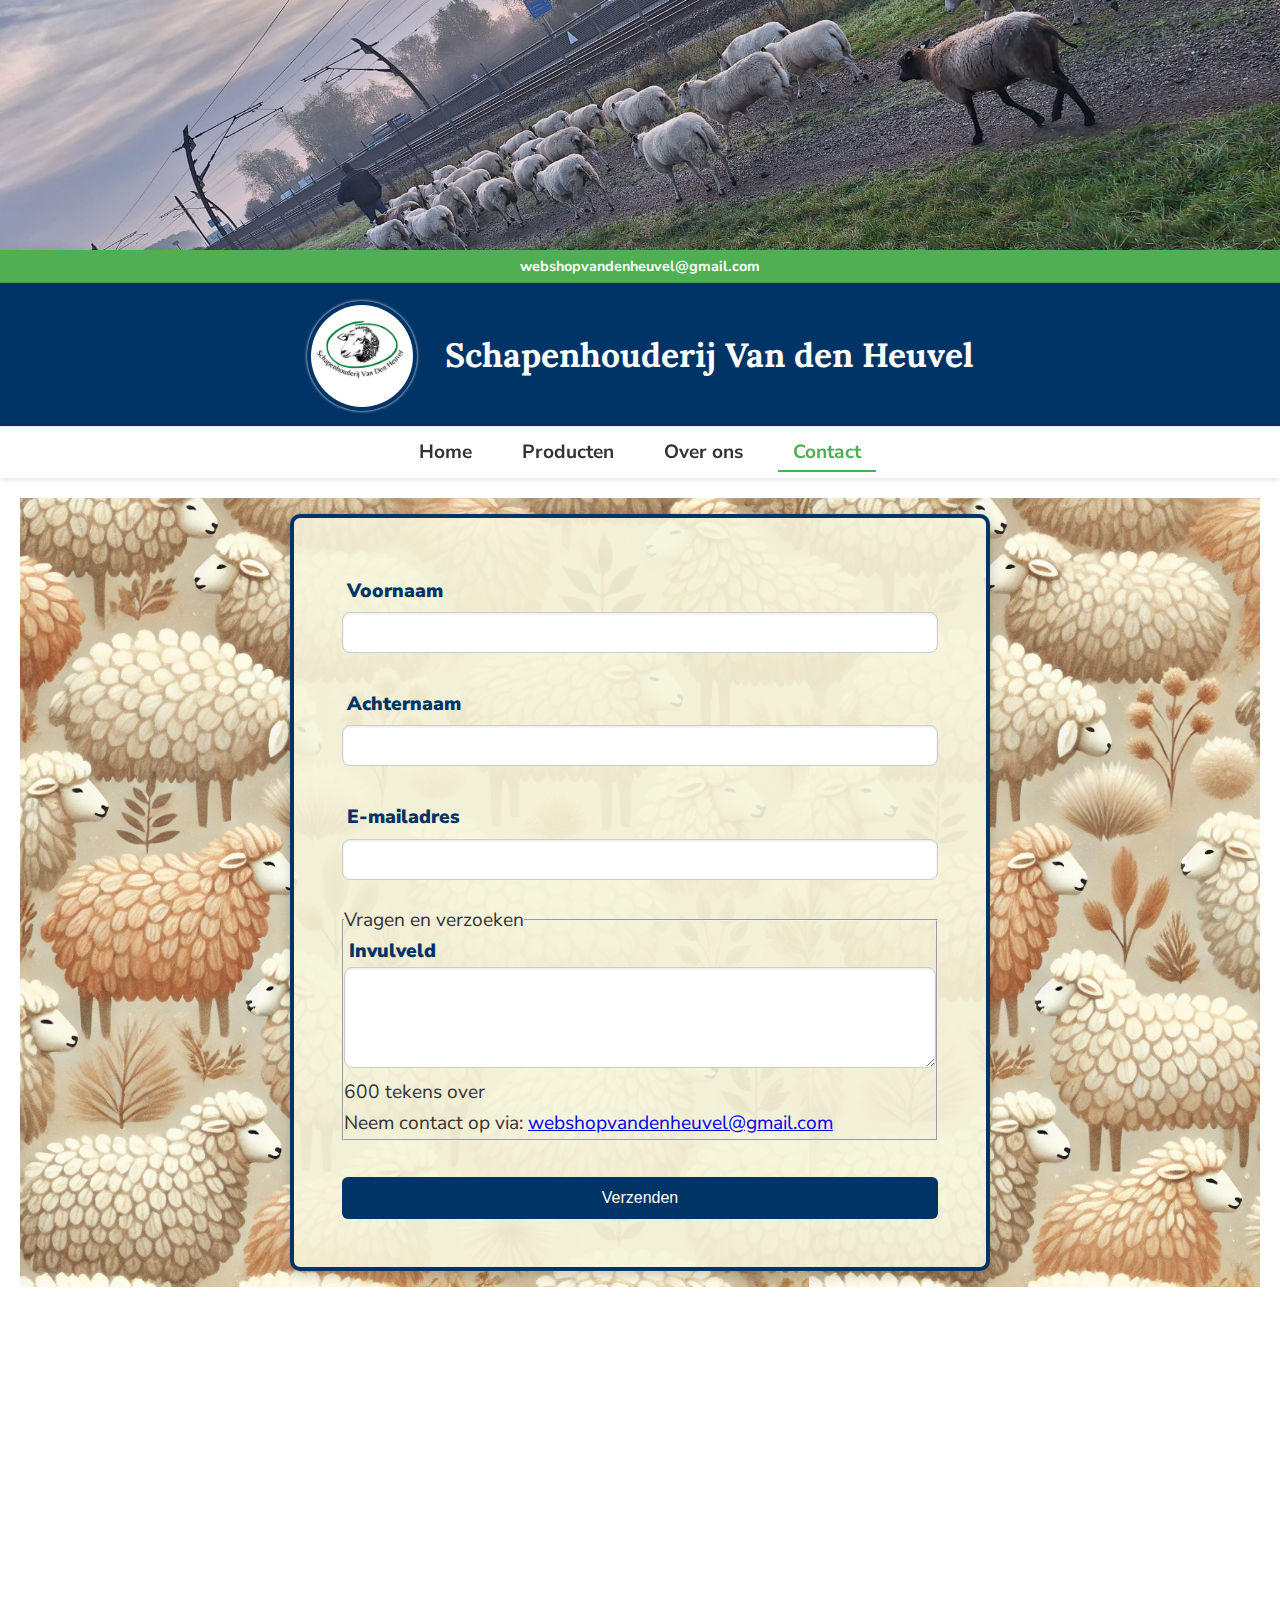
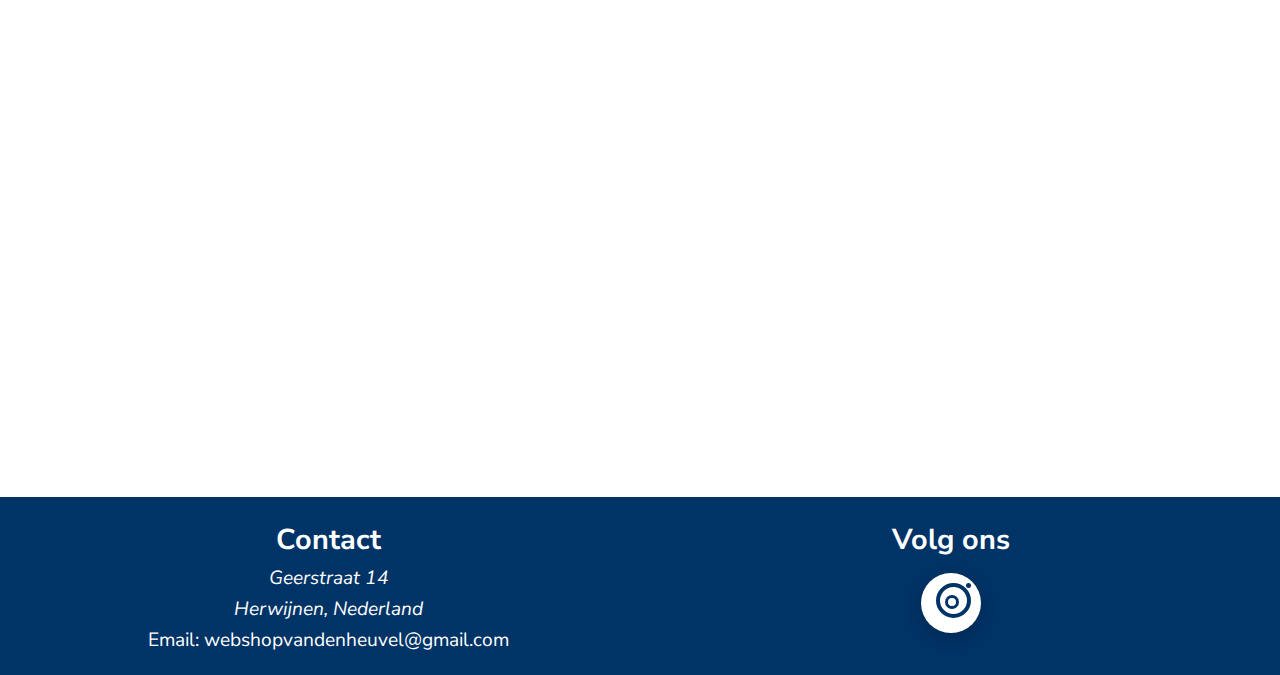
==== contact.html @ 82a0e19e "formulier styling en uniforme marge met padding (responsief)" ====
<!DOCTYPE html>
<html lang="nl">
<head>
    <meta charset="UTF-8">
    <meta name="viewport" content="width=device-width, initial-scale=1.0">
    <meta name="author" content="Kevin de Schepper">
    <meta name="description" content="Schapenhouderij Van den Heuvel webshop"> 
    <title>Schapenhouder VDH - Contact</title>
    <link rel="icon" href="./images/sheep-favicon.ico" type="image/x-icon">
    <link rel="stylesheet" href="css/style.css">
</head>
<body>
    <!-- Header met achtergrondafbeelding en logo -->
    <header class="header">
        <figure class="header__banner">
            <figcaption class="offscreen">Header_BANNER_IMG</figcaption>
        </figure>
        <div class="header__top-bar">
            <p class="header__contact-info">webshopvandenheuvel@gmail.com </p>
        </div>
        <h1 class="header__title">
            <figure>
                <img src="images/logo.jpg" alt="Logo Schapenhouderij van den Heuvel" class="header__h1-logo">
                <figcaption class="offscreen">Header_logo_van_den_Heuvel</figcaption>
            </figure>
            Schapenhouderij Van den Heuvel
        </h1>
    </header>
    
    <!-- Sticky Navigatiebalk -->
    <nav class="header__navigation">
        <ul class="header__navigation-ul">
            <li><a href="/">Home</a></li>
            <li><a href="#producten">Producten</a></li>
            <li><a href="#over-ons">Over ons</a></li>
            <li><a id="active-navLink" href="#contact">Contact</a></li>
        </ul>
    </nav>
    <main class="main-content__grid">
        <section class="main-content__form-section">
                <form class="main-content__grid-form" method="post" novalidate> 
                    <label class="form__label" for="inzender_voornaam">Voornaam</label>
                    <input type="text" id="inzender_persoonvoornaam" name="inzender_persoonvoornaam" required>
                    <div id="inzender_persoonvoornaamFout" class="foute-invoermelding"></div>

                    <label class="form__label" for="inzender_achternaam">Achternaam</label>
                    <input type="text" id="inzender_achternaam" name="inzender_achternaam" required >
                    <div id="inzender_achternaamFout" class="foute-invoermelding"></div>
                    
                    <label class="form__label" for="emailadres">E-mailadres</label>
                    <input type="email" id="emailadres" name="emailadres" required>
                    <div id="emailadresFout" class="foute-invoermelding"></div>
                    <fieldset>
                        <legend class="form_legend">Vragen en verzoeken</legend>
                        <label class="form__label" for="vragenVerzoeken">Invulveld</label>
                        <textarea class="form_textarea" id="vragenVerzoeken" name="vragenVerzoeken" maxlength="600" rows="5"></textarea>
                        <div id="vragenVerzoekenFout" class="foute-invoermelding"></div>
                        <div id="tekenTeller">600 tekens over</div>
                        <div id="contact">
                            <p>Neem contact op via: <a href="mailto:webshopvandenheuvel@gmail.com">webshopvandenheuvel@gmail.com</a></p>
                        </div>
                    </fieldset>
                    <button type="submit">Verzenden</button>
                </form>
                
        </section>
        <section class="main-content__grid-section-grid">

        </section>

    </main>
    <footer class="footer">
        <section class="footer__section-contact">
            <h2>Contact</h2>
            <address>
                <p>Geerstraat 14</p>
                <p>Herwijnen, Nederland</p>
            </address>
            <p>Email: <a href="mailto:webshopvandenheuvel@gmail.com">webshopvandenheuvel@gmail.com</a></p>
        </section>
        <section class="footer__section-social">
            <h2>Volg ons</h2>
            <a href="https://www.instagram.com/schapenhouderij_van_den_heuvel/" target="_blank" class="instagram-link">
                <div class="instagram">
                    <span></span> <!-- Kleine stip voor het logo -->
                </div>
            </a>
        </section>
    </footer>
</body>
</html>
---- css/style.css ----
@import url('https://fonts.googleapis.com/css2?family=Lora:wght@400;700&family=Nunito+Sans:wght@400;600&display=swap');

/* Basis styling */
/* Basis styling */
:root {
    --ff-base: 'Nunito Sans', sans-serif;
    --ff-heading: 'Lora', serif;
    --color-primary: #4caf50; /* Groen voor kopteksten */
    --color-secondary: #003366; /* Donkerblauw voor accenten */
    --color-secondary-scroll: rgba(0, 51, 102, 0.9); /* Donkerblauw voor accenten */
    --color-text: #333; /* Tekstkleur */
    --color-bg: #f8f8f8; /* Achtergrondkleur algemeen */
    --color-bg-secondary: #f5f5dc; /* Licht beige als secundaire achtergrond */
    --color-top-bar: #4caf50; /* Groene balk voor bovenste sectie */
    --color-border: #eaeaea;
    --color-nav-bg: #ffffff; /* Witte achtergrond voor navigatie */
    --padding: 20px;
    --color-scroll-thumb: #004080; /* Blauw voor de scrollbar thumb */
    --color-scroll-thumb-hover: #0066cc; /* Lichtere blauw voor scrollbar thumb hover */
    --color-scroll-track: rgba(0, 51, 102, 0.1); /* Trackkleur voor scrollbar */
    --color-scroll-button: #004080; /* Kleur voor knoppen van de scrollbar */
    --color-scroll-button-hover: #0066cc; /* Kleur bij hover voor knoppen */
    --color-border-beige: #f5f5dc; /* Beige randkleur om in de achtergrond op te gaan */


    /* Responsive font-size */
    --font-size-base: clamp(1rem, 1vw + 0.5rem, 1.2rem);
    --font-size-heading: clamp(1.5rem, 2vw + 0.5rem, 2.5rem);

    /* Responsive margin */
    --margin-responsive: clamp(8px, 1.8vw, 20px);
    --margin-label-responsive-top: clamp(5px, 5vh, 10px);
    --margin-label-responsive-bottom: clamp(-11px, 3vh, -7px);

}

*,
*::after,
*::before {
    margin: 0;
    padding: 0;
    box-sizing: border-box;
}

body {
    font-family: var(--ff-base);
    color: var(--color-text);
    background-color: white;
    line-height: 1.6;
    display: flex;
    flex-direction: column;
    justify-content: center;
    align-items: center;
    width: 100%;
    max-width: 100vw;
    font-size: var(--font-size-base);
}


/* Custom scrollbar styles for WebKit browsers (Chrome, Safari, Edge) */
::-webkit-scrollbar {
    width: 8px; /* Small width for a thinner scrollbar */
    height: 6px;
}

::-webkit-scrollbar-thumb {
    background-color: var(--color-scroll-thumb); /* Blauw voor de scrollbar */
    border-radius: 10px;
    box-shadow: inset 0 0 3px rgba(0, 0, 0, 0.2); /* Licht schaduw voor diepte */
    transition: background-color 0.3s ease;
    cursor:pointer;
}

::-webkit-scrollbar-thumb:hover {
    background-color: var(--color-scroll-thumb-hover); /* Lichtere blauw bij hover */
}

::-webkit-scrollbar-track {
    background-color: white;
    border-radius: 4px;
    transition: box-shadow 0.3s ease;
}

::-webkit-scrollbar-track:hover {
    box-shadow: inset 0 0 3px rgba(0, 0, 0, 0.2); /* Licht schaduw voor diepte */
  
}



/* Pijl omhoog */
::-webkit-scrollbar-button:single-button:vertical:decrement {
    background: url('data:image/svg+xml;utf8,<svg xmlns="http://www.w3.org/2000/svg" width="16" height="16" fill="black"><polygon points="8,4 12,10 4,10"/></svg>') no-repeat center;
    
}

/* Pijl omlaag */
::-webkit-scrollbar-button:single-button:vertical:increment {
    background: url('data:image/svg+xml;utf8,<svg xmlns="http://www.w3.org/2000/svg" width="16" height="16" fill="black"><polygon points="4,6 12,6 8,12"/></svg>') no-repeat center;
    
}


/* Pijl naar links */
::-webkit-scrollbar-button:single-button:horizontal:decrement {
    background: url('data:image/svg+xml;utf8,<svg xmlns="http://www.w3.org/2000/svg" width="16" height="16" fill="black"><polygon points="6,8 10,4 10,12"/></svg>') no-repeat center;

}

/* Pijl naar rechts */
::-webkit-scrollbar-button:single-button:horizontal:increment {
    background: url('data:image/svg+xml;utf8,<svg xmlns="http://www.w3.org/2000/svg" width="16" height="16" fill="black"><polygon points="10,8 6,4 6,12"/></svg>') no-repeat center;
   
}


@-moz-document url-prefix() {
    /* Custom scrollbar styles specifically for Firefox */
    html {
        scrollbar-width: 8px; /* Sets the scrollbar width for Firefox */
        scrollbar-color: var(--color-scroll-thumb) var(--color-scroll-track); /* Sets thumb and track color */
    }
}




.footer {
    display: grid;
    grid-template-columns: 1fr 1fr;
    background-color: #003366;
    padding: 20px;
    color: white;
    text-align: center;
    gap: 5px;
    width: 100%;
    bottom: 0;
    font-size: var(--font-size-base);
}

.footer__section-contact,
.footer__section-social {
    display: flex;
    flex-direction: column;
    align-items: center;
}

.footer__section-social h2 {
    margin-bottom: 10px;
}

/* Contact sectie styling */
.footer__section-contact a {
    color: white;
    text-decoration: none;
}

.footer__section-contact a:visited {
    color: white;
}

.footer__section-contact a:hover,
.footer__section-contact a:focus {
    color: #4caf50;
    font-weight: bold;
}

/* Instagram logo styling */
.instagram-link {
    text-decoration: none;
}

.instagram {
    position: relative;
    width: 60px;
    height: 60px;
    background-color: white;
    border-radius: 50%;
    box-shadow: 0px 5px 15px rgba(0, 0, 0, 0.2);
    display: flex;
    justify-content: center;
    align-items: center;
    transition: transform 0.3s ease-in-out, background-color 0.3s ease-in-out,box-shadow linear 0.4s;
}

.instagram:hover {
    background: radial-gradient(circle at 30% 110%, #ffdb8b 0%, #ee653d 25%, #d42e81 50%, #a237b6 75%, #3e57bc 100%);
    box-shadow: 0 0 10px white;
    transform: scale(1.1);
}

.instagram::after {
    content: "";
    position: absolute;
    top: 10px;
    right: 10px;
    border: 4px solid #003366;
    height: 35px;
    width: 35px;
    border-radius: 50%;
}

.instagram::before {
    content: "";
    position: absolute;
    top: 22px;
    right: 22px;
    border: 3px solid #003366;
    height: 14px;
    width: 14px;
    border-radius: 50%;
}

/* Stipje in het logo */
.instagram span {
    position: absolute;
    top: 10px;
    right: 10px;
    width: 5px;
    height: 5px;
    background-color: #003366;
    border-radius: 50%;
    transition: background-color 0.3s ease-in-out;
}

.instagram span:hover {
    background-color: rgba(0, 51, 102, 0.5);
}

/* Utility classes */
.offscreen {
    position: absolute;
    left: -10000px;
}

/* Header */
.header {
    width: 100%;
    display: flex;
    flex-direction: column;
    align-items: center;
    position: relative; /* Gewone positionering voor de header */
    z-index: 2;
}
.header__top-bar {
    width: 100%;
    background-color: rgba(76, 175, 80, 0.99);
    padding: 5px 0;
    text-align: center;
    font-size: 0.9rem;
    color: white;
    font-weight: bold;
    box-shadow: 0 0 10px rgba(0, 0, 0, 0.1);
}

/* Banner-afbeelding */
.header__banner {
    width: 100%;
    height: 250px;
    background-image: url('../images/logo_banner_main.jpg');
    background-size: cover;
    background-position: center;
}

.header__h1-logo {
    width: 110px;
    height: auto;
    margin-top: 3px;
    position: relative;
    border-radius: 50%; /* Maakt het logo rond */
    padding: 4px; /* Ruimte rond het logo */
    display: flex;
    justify-content: center;
    align-items: center;
    z-index: 2; /* Zorgt ervoor dat het logo boven de overlay blijft */
    transition: transform 0.3s; /* Voegt een hover-effect toe */
    box-shadow: 0 0 3px white;
    margin-right: 3px;
}

.header__h1-logo:hover {
    box-shadow: 0 0 10px white;
    transition: all linear 0.5s;
}

/* Titel */
.header__title {
    font-family: var(--ff-heading);
    font-size: var(--font-size-heading);
    color: white;
    display: flex;
    align-items: center;
    gap: 25px;
    margin: 0 auto;
    width: 100%;
    justify-content: center;
    background-color: var(--color-bg);
    padding: 10px 0;
    box-shadow: 0 0 1px var(--color-text);
    background-color: #003366;
    padding: 15px 0;
}

/* Navigatie */
.header__navigation {
    background-color: var(--color-nav-bg);
    width: 100%;
    position: sticky;
    top: 0;
    box-shadow: 0 2px 5px rgba(0, 0, 0, 0.1);
    z-index: 10;
    border-top: 1px solid var(--color-border);
}

.header__navigation-ul {
    list-style: none;
    display: flex;
    justify-content: center;
    padding: 10px 0;
    gap: 20px;
}

.header__navigation-ul li a {
    text-decoration: none;
    font-weight: bold;
    color: var(--color-text);
    padding: 5px 15px;
    border-bottom: 2px solid transparent;
}

.header__navigation-ul li a:hover:not(#active-navLink) {
    color: var(--color-primary);
    border-bottom-color: var(--color-primary);
    transition: all 0.2s linear;
}

#active-navLink {
    color: var(--color-primary);
    border-bottom-color: var(--color-primary);
    font-weight: bolder;
    transition: all ease-in 0.1s;
}

#active-navLink:hover {
    color: var(--color-secondary);
    border-bottom-color: var(--color-secondary);
}

.main-content {
    background-color: var(--color-bg);
    color: var(--color-text);
    width: minmax(calc(100%-2rem), 100%);
    min-height: 100%;
    border: 1px solid var(white);
    border-radius: 1px;
    box-shadow: 0px 4px 8px white;
    padding: var(--padding);
    display: flex;
    flex-direction: column;
    justify-content: center;
    align-items: center;
    flex-grow: 1;
}

.main-content__grid {
    color: var(--color-text);
    display: grid;
    grid-template-rows: repeat(2, 1fr);
    justify-items: center;
    align-items: center;
    min-width: 100%;
    min-height: 100%;
    box-sizing: border-box;
    padding: var(--padding);
    grid-template-areas: 
        "form"
        "foto-section";
}

.main-content__form-section {
    position: relative;
    min-width: 100%;
    min-height: 100%;
    display: flex;
    justify-content: center;
    align-items: center;
    padding: 1rem 1rem;
    background-image: url("../images/background-sheep.webp");
    background-size: contain;
    background-repeat: repeat-x;
}

.main-content__grid-form {
    background-color: rgba(245, 245, 220, 0.9); /* Iets donkerder beige achtergrond */
    padding: 3rem;
    border-radius: 10px;
    box-shadow: 0 4px 12px rgba(0, 0, 0, 0.2); /* Zwaardere schaduw voor meer diepte */
    max-width: 700px;
    width: 100%;
    margin: 0 auto;
    display: flex;
    flex-direction: column;
    gap: 0.8rem;
    z-index: 1;
    border: 4px solid var(--color-secondary); /* Donkerblauwe rand voor afbakening */
}

.main-content__grid-form * {
    box-sizing: border-box;
}

.main-content__grid-form input[type="text"],
.main-content__grid-form input[type="email"],
.main-content__grid-form textarea {
    width: 100%;
    padding: 0.75rem 1rem;
    border-radius: 8px;
    border: 1px solid #ccc; /* Neutrale randkleur */
    box-shadow: inset 0 1px 3px rgba(0, 0, 0, 0.1); /* Lichte schaduw voor diepte */
    transition: border-color 0.3s ease, box-shadow 0.3s ease;
}

.main-content__grid-form input[type="text"]:hover,
.main-content__grid-form input[type="email"]:hover,
.main-content__grid-form textarea:hover {
    border-color: var(--color-secondary); /* Donkerblauw bij hover */
}

.main-content__grid-form input[type="text"]:focus,
.main-content__grid-form input[type="email"]:focus,
.main-content__grid-form textarea:focus {
    border-color: var(--color-secondary); /* Donkerblauwe rand bij focus */
    box-shadow: 0 0 0 3px rgba(0, 51, 102, 0.2); /* Blauwe gloed bij focus */
    outline: none;
}

.form__label {
    margin-top: var(--margin-label-responsive-top);
    margin-bottom: var(--margin-label-responsive-bottom);
    margin-left: 0.3rem;
    font-weight: 900;
    color: var(--color-secondary); /* Donkerblauwe kleur voor labels */
}

.main-content__grid-form button {
    background-color: var(--color-secondary); /* Donkerblauwe achtergrond voor de knop */
    color: white;
    border: none;
    padding: 0.75rem 1.5rem;
    border-radius: 6px;
    font-size: 1rem;
    cursor: pointer;
    transition: background-color 0.3s ease, transform 0.1s ease;
    margin-top: 1.5rem;
}

.main-content__grid-form button:hover {
    background-color: #00264d; /* Donkerdere blauw bij hover */
    transform: scale(1.02); /* Kleinere schaal voor subtiliteit */
}

.main-content__grid-section-grid {
    grid-area: "foto-section";
}



/* Responsive aanpassingen */
@media (max-width: 768px) {
    .header__title {
        font-size: 1.5rem;
    }
    .header__navigation-ul {
        gap: 10px;
        padding: 8px 0;
    }
    .header__h1-logo {
        width: 80px;
    }

    .footer {
        grid-template-columns: 1fr;
        text-align: center;
    }
}
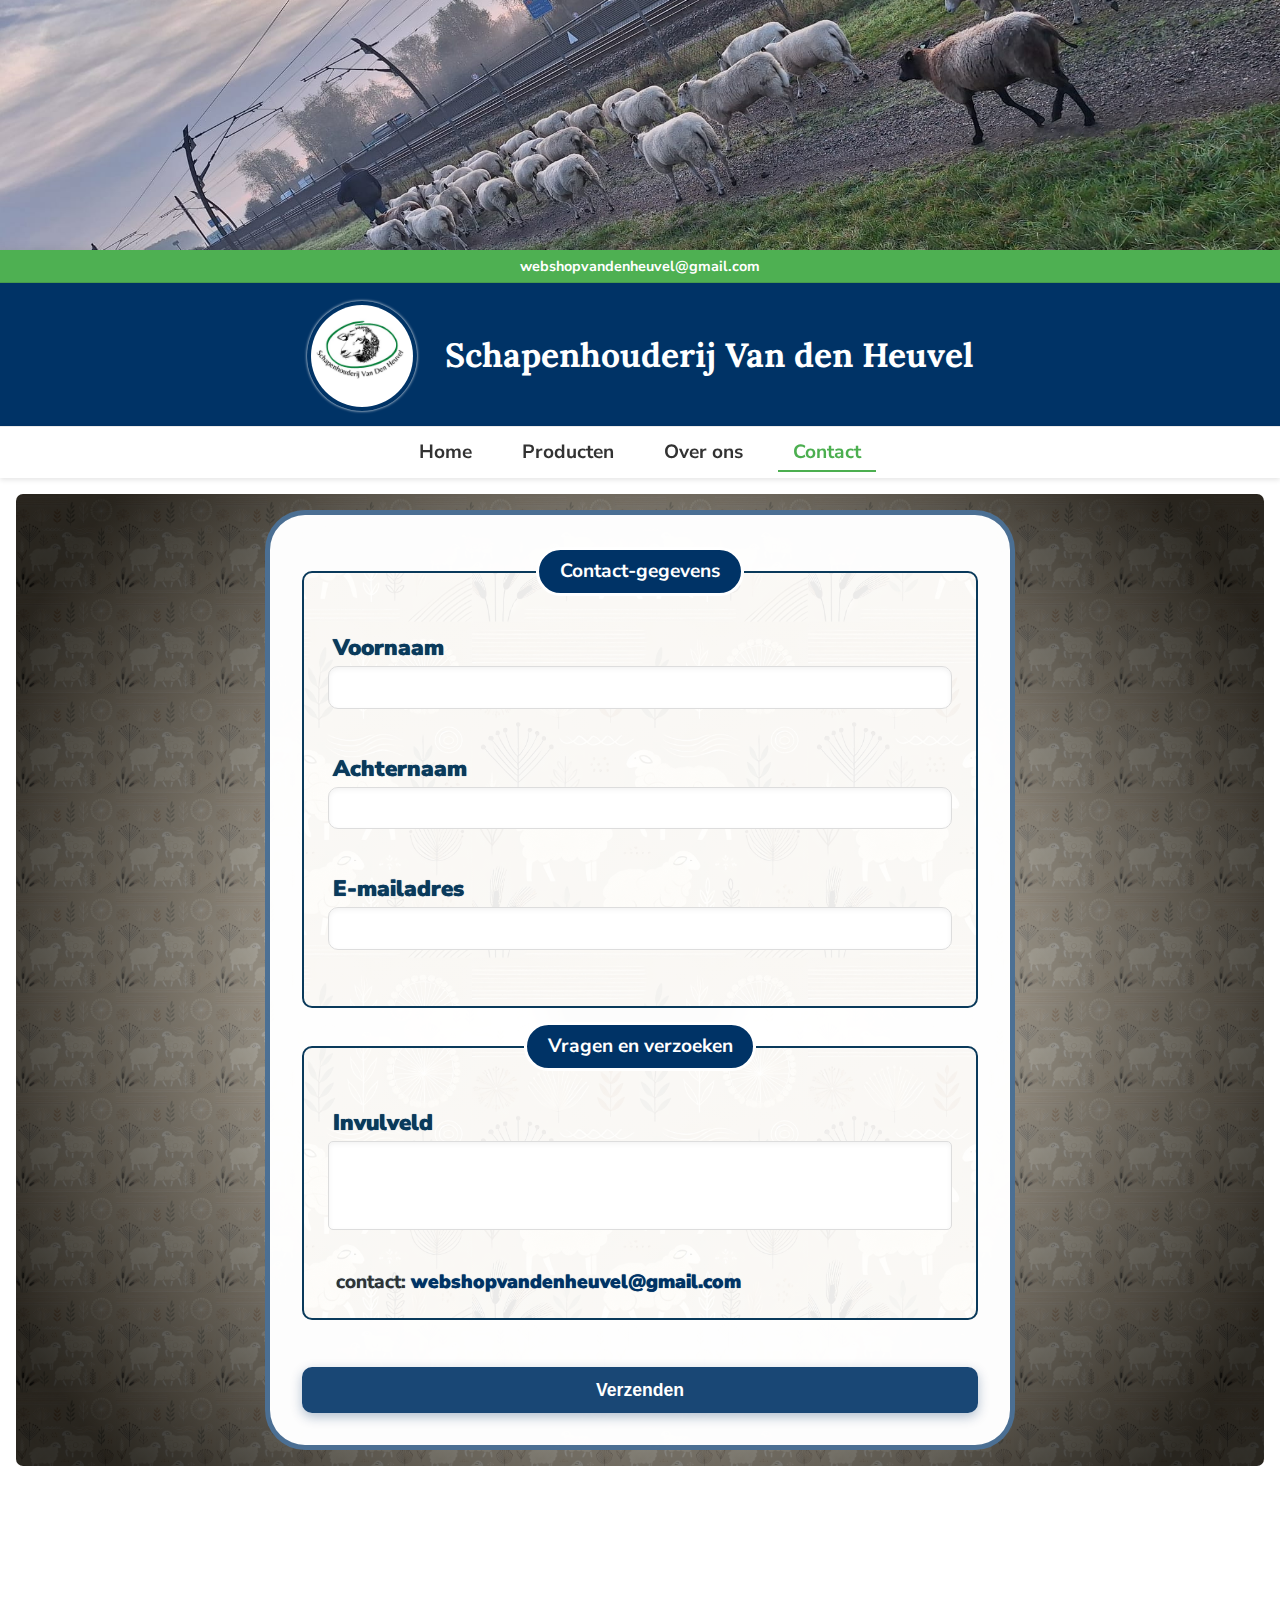
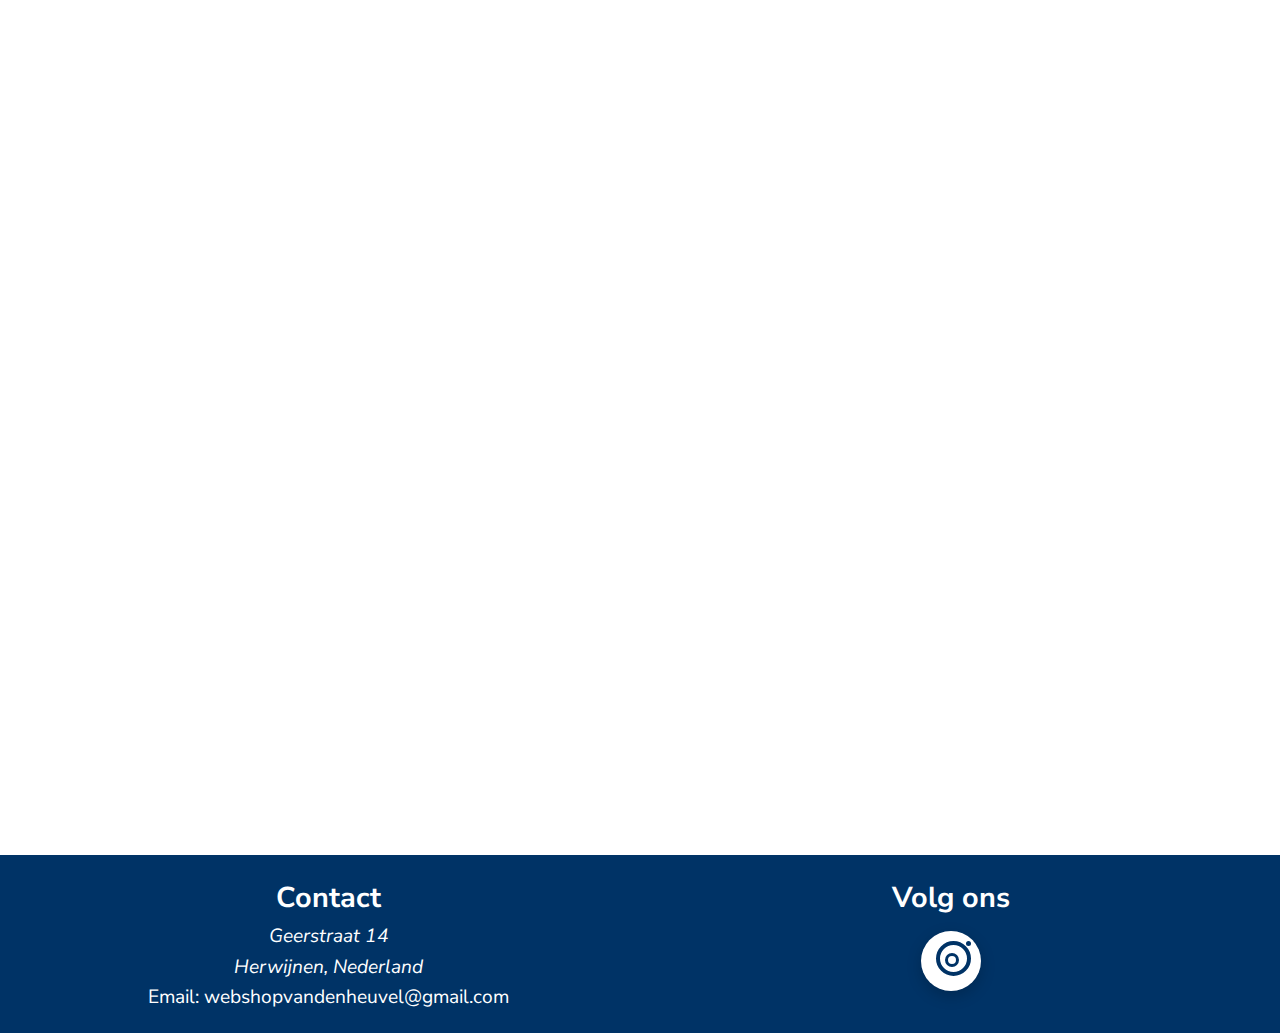
==== commit b15a165c: "styling form and adding js voor tekenteller" ====
--- a/contact.html
+++ b/contact.html
@@ -8,6 +8,7 @@
     <title>Schapenhouder VDH - Contact</title>
     <link rel="icon" href="./images/sheep-favicon.ico" type="image/x-icon">
     <link rel="stylesheet" href="css/style.css">
+    <script defer src="js/main.js"></script>
 </head>
 <body>
     <!-- Header met achtergrondafbeelding en logo -->
@@ -38,30 +39,35 @@
     </nav>
     <main class="main-content__grid">
         <section class="main-content__form-section">
+           
                 <form class="main-content__grid-form" method="post" novalidate> 
-                    <label class="form__label" for="inzender_voornaam">Voornaam</label>
-                    <input type="text" id="inzender_persoonvoornaam" name="inzender_persoonvoornaam" required>
-                    <div id="inzender_persoonvoornaamFout" class="foute-invoermelding"></div>
+                    <fieldset class="form__fieldset">
+                        <legend class="form__legend">Contact-gegevens</legend>
+                        <label class="form__label" for="inzender_voornaam">Voornaam</label>
+                        <input type="text" id="inzender_persoonvoornaam" name="inzender_persoonvoornaam" required>
+                        <div id="inzender_persoonvoornaamFout" class="foute-invoermelding"></div>
 
-                    <label class="form__label" for="inzender_achternaam">Achternaam</label>
-                    <input type="text" id="inzender_achternaam" name="inzender_achternaam" required >
-                    <div id="inzender_achternaamFout" class="foute-invoermelding"></div>
-                    
-                    <label class="form__label" for="emailadres">E-mailadres</label>
-                    <input type="email" id="emailadres" name="emailadres" required>
-                    <div id="emailadresFout" class="foute-invoermelding"></div>
-                    <fieldset>
-                        <legend class="form_legend">Vragen en verzoeken</legend>
+                        <label class="form__label" for="inzender_achternaam">Achternaam</label>
+                        <input type="text" id="inzender_achternaam" name="inzender_achternaam" required >
+                        <div id="inzender_achternaamFout" class="foute-invoermelding"></div>
+                        
+                        <label class="form__label" for="emailadres">E-mailadres</label>
+                        <input type="email" id="emailadres" name="emailadres" required>
+                        <div id="emailadresFout" class="foute-invoermelding"></div>
+                    </fieldset>
+                    <fieldset class="form__fieldset">
+                        <legend class="form__legend">Vragen en verzoeken</legend>
                         <label class="form__label" for="vragenVerzoeken">Invulveld</label>
                         <textarea class="form_textarea" id="vragenVerzoeken" name="vragenVerzoeken" maxlength="600" rows="5"></textarea>
                         <div id="vragenVerzoekenFout" class="foute-invoermelding"></div>
-                        <div id="tekenTeller">600 tekens over</div>
-                        <div id="contact">
-                            <p>Neem contact op via: <a href="mailto:webshopvandenheuvel@gmail.com">webshopvandenheuvel@gmail.com</a></p>
+                        <p class="tekenTeller"><span id="tekenTeller"></span></p>
+                        <div class="contact">
+                            <p>contact: <a class="contact__mailto" href="mailto:webshopvandenheuvel@gmail.com">webshopvandenheuvel@gmail.com</a></p>
                         </div>
                     </fieldset>
                     <button type="submit">Verzenden</button>
                 </form>
+          
                 
         </section>
         <section class="main-content__grid-section-grid">
--- a/css/style.css
+++ b/css/style.css
@@ -14,13 +14,14 @@
     --color-top-bar: #4caf50; /* Groene balk voor bovenste sectie */
     --color-border: #eaeaea;
     --color-nav-bg: #ffffff; /* Witte achtergrond voor navigatie */
-    --padding: 20px;
+    --padding: 1rem;
     --color-scroll-thumb: #004080; /* Blauw voor de scrollbar thumb */
     --color-scroll-thumb-hover: #0066cc; /* Lichtere blauw voor scrollbar thumb hover */
     --color-scroll-track: rgba(0, 51, 102, 0.1); /* Trackkleur voor scrollbar */
     --color-scroll-button: #004080; /* Kleur voor knoppen van de scrollbar */
     --color-scroll-button-hover: #0066cc; /* Kleur bij hover voor knoppen */
     --color-border-beige: #f5f5dc; /* Beige randkleur om in de achtergrond op te gaan */
+    --color-bg-blue-form: rgba(0, 51, 102, 0.01); /* Donkerblauw bij hover */
 
 
     /* Responsive font-size */
@@ -28,9 +29,19 @@
     --font-size-heading: clamp(1.5rem, 2vw + 0.5rem, 2.5rem);
 
     /* Responsive margin */
-    --margin-responsive: clamp(8px, 1.8vw, 20px);
+    --margin-responsive: clamp(5px, 1.8vw, 8px);
     --margin-label-responsive-top: clamp(5px, 5vh, 10px);
     --margin-label-responsive-bottom: clamp(-11px, 3vh, -7px);
+    --padding-responsive: clamp(0.3rem, 2vh, 0.4rem) clamp(0.8rem, 4vw, 1.3rem);
+    --padding-responsive-smal: clamp(0.3rem, 1vh, 0.4rem) clamp(0.8rem, 2vw, 1rem);
+    --padding-responsive-form: clamp(1rem, 4vh, 1.4rem) clamp(0.8rem, 5vw, 1.3rem);
+    --text-shadow-form: 0px 0px 0.7px var(--color-secondary);
+    --box-shadow-inputs-form-focus:  inset 0 0 0 4px rgba(0, 51, 102, 0.2); /* Lichte schaduw voor diepte inset is naar binnen*/ 
+    --box-shadow-inputs-form:  inset 0 2px 5px rgba(0, 0, 0, 0.05); /* Lichte schaduw voor diepte inset is naar binnen*/
+    --border-form: 1px solid #ddd; /* Neutrale randkleur */
+    --border-color-hover: rgba(0, 51, 102, 0.8); /* Donkerblauw bij hover */
+
+
 
 }
 
@@ -380,29 +391,42 @@
 .main-content__form-section {
     position: relative;
     min-width: 100%;
-    min-height: 100%;
+    min-height: 100vh; /* Zorgt ervoor dat de sectie het volledige scherm vult */
     display: flex;
     justify-content: center;
     align-items: center;
     padding: 1rem 1rem;
-    background-image: url("../images/background-sheep.webp");
-    background-size: contain;
-    background-repeat: repeat-x;
+    background-color: #f5f5f5;
+
+    /* Gebruik een gelaagde achtergrond met een transparante gradient */
+    background-image:
+        radial-gradient(circle, rgba(0, 0, 0, 0.8) 10%, rgba(255, 255, 255, 0.5) 15%, rgba(0, 0, 0, 0.8) 90%),
+        url("../images/new_sheep_form_backgrond.webp");
+    background-repeat: no-repeat, repeat;
+    background-size: cover, 8%; /* Bepaalt de breedte van de herhaling */
+    background-position: center, left top; /* Plaatsing van de gradient en achtergrondafbeelding */
+    border-radius: 7px;
 }
 
 .main-content__grid-form {
-    background-color: rgba(245, 245, 220, 0.9); /* Iets donkerder beige achtergrond */
-    padding: 3rem;
-    border-radius: 10px;
-    box-shadow: 0 4px 12px rgba(0, 0, 0, 0.2); /* Zwaardere schaduw voor meer diepte */
-    max-width: 700px;
+    background-color: rgba(255, 255, 255, 0.99); /* Eenvoudige, licht transparante achtergrond */
+    padding: 2rem;
+    border-radius: 40px; /* Iets zachtere hoeken voor een moderne look */
+    max-width: 750px;
     width: 100%;
     margin: 0 auto;
     display: flex;
     flex-direction: column;
-    gap: 0.8rem;
+    gap: 0.9rem;
+    border: solid 5px rgba(0, 51, 102, 0.7);
     z-index: 1;
-    border: 4px solid var(--color-secondary); /* Donkerblauwe rand voor afbakening */
+    transition: all 0.4s ease-in-out;
+}
+
+.main-content__grid-form:hover{
+    box-shadow: 0 6px 20px rgba(0, 51, 102, 0.95); /* Diepere schaduw voor een gelaagd effect */
+    background-color: rgba(255, 255, 255, 0.97); /* Eenvoudige, licht transparante achtergrond */
+    
 }
 
 .main-content__grid-form * {
@@ -413,55 +437,176 @@
 .main-content__grid-form input[type="email"],
 .main-content__grid-form textarea {
     width: 100%;
-    padding: 0.75rem 1rem;
-    border-radius: 8px;
-    border: 1px solid #ccc; /* Neutrale randkleur */
-    box-shadow: inset 0 1px 3px rgba(0, 0, 0, 0.1); /* Lichte schaduw voor diepte */
-    transition: border-color 0.3s ease, box-shadow 0.3s ease;
+    padding: 0.8rem 1.2rem;
+    border-radius: 10px;
+    transition: border-color 0.3s ease, box-shadow 0.3s ease;  
+}
+
+.main-content__grid-form input[type="text"],
+.main-content__grid-form input[type="email"] {
+    margin-bottom: 2rem;
+    border: var(--border-form);
+    box-shadow: var(--box-shadow-inputs-form);
 }
 
 .main-content__grid-form input[type="text"]:hover,
-.main-content__grid-form input[type="email"]:hover,
+.main-content__grid-form input[type="email"]:hover
+{
+    border-color: var(--border-color-hover);
+}
+.main-content__grid-form input[type="text"]:focus,
+.main-content__grid-form input[type="email"]:focus
+ {
+    border-color: rgba(0, 51, 102, 0.8); /* Donkerblauwe rand bij focus */
+    box-shadow: var(--box-shadow-inputs-form-focus);
+    outline: none;
+}
+
+.main-content__grid-form textarea {
+    width: 100%;
+    background-color: white;
+    border-radius: 5px;
+    padding: 6px;
+    color: black;
+    transition: border-color 0.3s, background-color 0.3s;
+    box-sizing: border-box;
+    font-family: 'Avenir', sans-serif;
+    resize: none; /* Voorkomt dat de gebruiker het formaat van het tekstvak kan wijzigen */
+    border: var(--border-form); /* Neutrale randkleur */
+    box-shadow: var(--box-shadow-inputs-form);
+}
+
+
 .main-content__grid-form textarea:hover {
-    border-color: var(--color-secondary); /* Donkerblauw bij hover */
-}
-
-.main-content__grid-form input[type="text"]:focus,
-.main-content__grid-form input[type="email"]:focus,
-.main-content__grid-form textarea:focus {
-    border-color: var(--color-secondary); /* Donkerblauwe rand bij focus */
-    box-shadow: 0 0 0 3px rgba(0, 51, 102, 0.2); /* Blauwe gloed bij focus */
-    outline: none;
+   border-color: var(--border-color-hover);
+   background-color: var(--colorb-bg-blue-form);
+}
+
+
+.main-content__grid-form textarea:focus{
+    background-color: var(--color-bg-blue-form);
+    border: 2px solid var(--border-blue-hover);
+    box-shadow: var(--box-shadow-inputs-form-focus);
 }
 
 .form__label {
     margin-top: var(--margin-label-responsive-top);
-    margin-bottom: var(--margin-label-responsive-bottom);
     margin-left: 0.3rem;
-    font-weight: 900;
-    color: var(--color-secondary); /* Donkerblauwe kleur voor labels */
+    font-weight: 900; /* Subtielere gewicht voor moderne look */
+    color: #0a3a5b; /* Past bij de stijl van je formulier */
+    font-size: 1.4rem; /* Iets grotere labels voor een premium uitstraling */
+    display: block;
+    text-shadow: var(--text-shadow-form);
+}
+
+.form__label:first-child {
+    margin-top: 0;
 }
 
 .main-content__grid-form button {
-    background-color: var(--color-secondary); /* Donkerblauwe achtergrond voor de knop */
+    background-color: rgba(0, 51, 102, 0.9); /* Donkerblauwe knop */
     color: white;
     border: none;
-    padding: 0.75rem 1.5rem;
-    border-radius: 6px;
-    font-size: 1rem;
+    padding: 0.8rem 1.6rem;
+    border-radius: 10px;
+    font-size: 1.1rem;
+    font-weight: 600;
     cursor: pointer;
-    transition: background-color 0.3s ease, transform 0.1s ease;
-    margin-top: 1.5rem;
+    transition: background-color 0.3s ease, transform 0.1s ease, box-shadow 0.2s ease;
+    margin-top: 2rem;
+    box-shadow: 0 4px 12px rgba(0, 51, 102, 0.3); /* Zachte schaduw voor een zwevend effect */
 }
 
 .main-content__grid-form button:hover {
-    background-color: #00264d; /* Donkerdere blauw bij hover */
-    transform: scale(1.02); /* Kleinere schaal voor subtiliteit */
-}
+    background-color: #003366; /* Donkerdere blauw bij hover */
+    transform: scale(1.03); /* Kleinere schaal voor een subtiel effect */
+    box-shadow: 0 6px 18px rgba(0, 51, 102, 0.4); /* Versterkte schaduw bij hover */
+}
+
 
 .main-content__grid-section-grid {
     grid-area: "foto-section";
 }
+
+.tekenTeller{
+    display: hidden;
+    text-align: end;
+    font-weight: bold;
+    padding: var(--padding-responsive-smal);
+    color: var(--color-text);
+    font-size: 0.8em;
+    text-shadow: var(--text-shadow-form);
+}
+
+.contact {
+    display: flex;
+    flex-direction: row;
+    justify-content: left;
+    align-items: flex-end;
+    padding: var(--padding-responsive);
+    text-shadow: var(--text-shadow-form);
+}
+
+.contact p {
+    display: block;
+    font-size: var(--font-size-base);
+    color: var(--color-text);
+    font-weight: bold;
+    margin: var(--margin-responsive);
+    margin-bottom: -10px;
+    margin-left: -13px
+    
+}
+
+.contact__mailto,
+.contact__mailto:visited {
+    color: var(--color-secondary); /* Veranderd naar blauw voor beide states */
+    text-decoration: none;
+    font-weight: 900;
+}
+
+.contact__mailto:hover{
+    color: var(--color-primary);
+}
+
+.contact__mailto:active {
+    text-decoration: underline;
+    text-shadow: 0px 0px 1px white;
+}
+
+.form__legend {
+    font-weight: 700;
+    color: white;
+    background-color: var(--color-secondary);
+    border-radius: 35px;
+    padding: var(--padding-responsive);
+    border: 3px solid white;
+    text-align: center;
+    box-sizing: content-box;
+    justify-content: space-between; /* Plaatst elementen gelijkmatig verdeeld */
+    display: inline-block;
+    flex-direction: row;
+    min-width: max-content; 
+    white-space: nowrap; 
+
+    }
+
+.form__fieldset{
+    border: 1px solid var(--color-secondary);
+    padding: var(--padding-responsive-form);
+    border-radius: 10px;
+    background-image: 
+    linear-gradient(to left, rgba(255, 255, 255, 0.9) 90%, rgba(255, 255, 255, 0.9)),
+    url("../images/new_sheep_form_backgrond.webp");
+    background-repeat: no-repeat, repeat;
+    background-size: cover, 50%; /* Bepaalt de breedte van de herhaling */
+    background-position: center; /* Plaatsing van de gradient en achtergrondafbeelding */
+    border-radius: 10px;
+    padding: 1.5rem;
+    border: 2px solid #0a3a5b;
+}
+
+
 
 
 
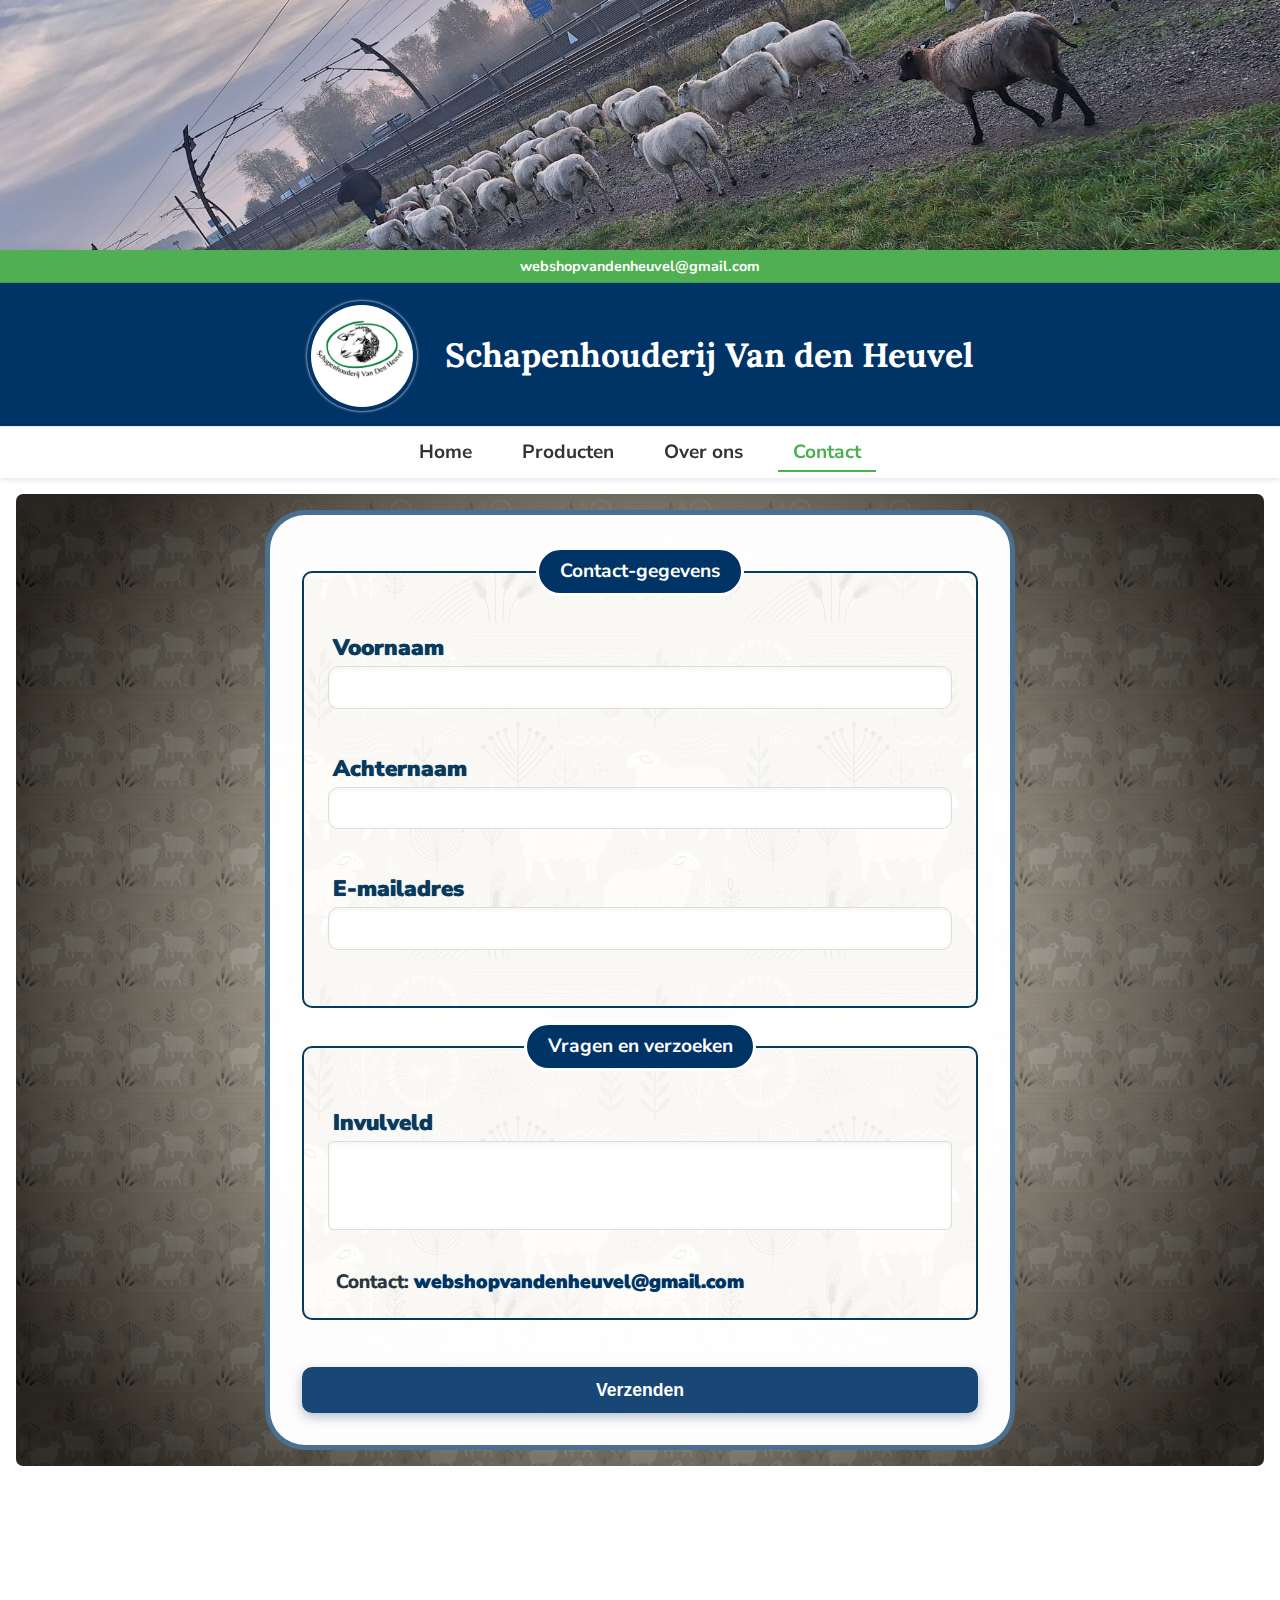
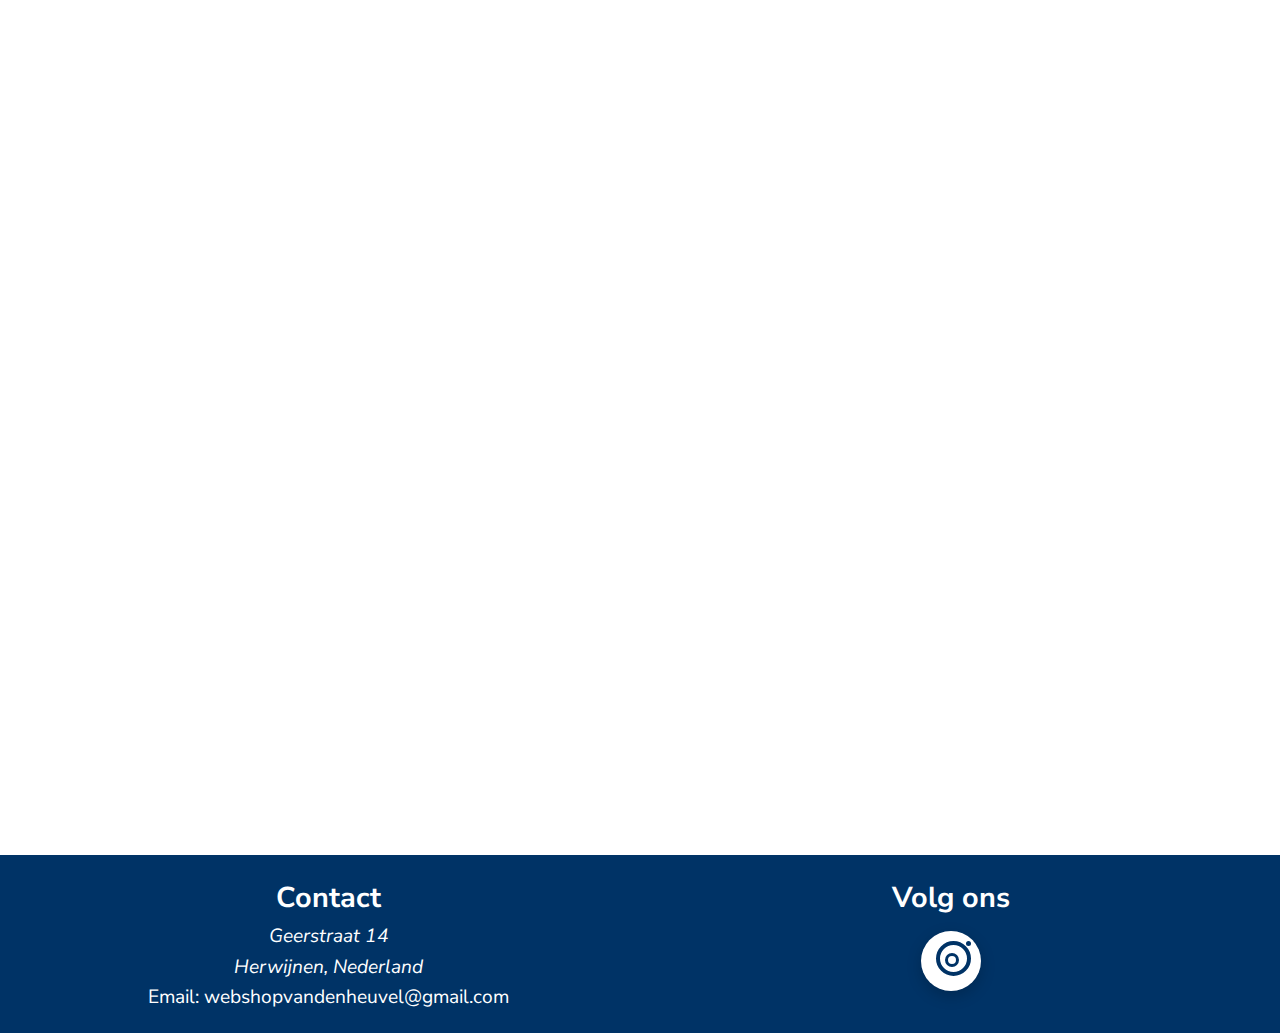
==== commit b4fe83d8: "validatie contactform" ====
--- a/contact.html
+++ b/contact.html
@@ -40,34 +40,48 @@
     <main class="main-content__grid">
         <section class="main-content__form-section">
            
-                <form class="main-content__grid-form" method="post" novalidate> 
-                    <fieldset class="form__fieldset">
-                        <legend class="form__legend">Contact-gegevens</legend>
-                        <label class="form__label" for="inzender_voornaam">Voornaam</label>
-                        <input type="text" id="inzender_persoonvoornaam" name="inzender_persoonvoornaam" required>
-                        <div id="inzender_persoonvoornaamFout" class="foute-invoermelding"></div>
+            <form class="main-content__grid-form" method="post" novalidate> 
+                <fieldset class="form__fieldset">
+                    <legend class="form__legend">Contact-gegevens</legend>
 
-                        <label class="form__label" for="inzender_achternaam">Achternaam</label>
-                        <input type="text" id="inzender_achternaam" name="inzender_achternaam" required >
-                        <div id="inzender_achternaamFout" class="foute-invoermelding"></div>
+                    <label class="form__label" for="persoonVoornaam">Voornaam</label>
+                    <div id="persoonVoornaamMelding" class="form__Melding"></div>
+                    <input type="text" id="persoonVoornaam" name="inzender_persoonvoornaam" required>  
+                  
                         
-                        <label class="form__label" for="emailadres">E-mailadres</label>
-                        <input type="email" id="emailadres" name="emailadres" required>
-                        <div id="emailadresFout" class="foute-invoermelding"></div>
-                    </fieldset>
-                    <fieldset class="form__fieldset">
-                        <legend class="form__legend">Vragen en verzoeken</legend>
-                        <label class="form__label" for="vragenVerzoeken">Invulveld</label>
-                        <textarea class="form_textarea" id="vragenVerzoeken" name="vragenVerzoeken" maxlength="600" rows="5"></textarea>
-                        <div id="vragenVerzoekenFout" class="foute-invoermelding"></div>
-                        <p class="tekenTeller"><span id="tekenTeller"></span></p>
-                        <div class="contact">
-                            <p>contact: <a class="contact__mailto" href="mailto:webshopvandenheuvel@gmail.com">webshopvandenheuvel@gmail.com</a></p>
-                        </div>
-                    </fieldset>
-                    <button type="submit">Verzenden</button>
-                </form>
-          
+                
+                    <div id="persoonAchternaamMelding" class="form__Melding"></div>
+                    <label class="form__label" for="persoonAchternaam">Achternaam</label>
+                    <input type="text" id="persoonAchternaam" name="inzender_achternaam" required>
+                   
+                   
+                    <label class="form__label" for="emailadres">E-mailadres</label>
+                    <div id="emailadresMelding" class="form__Melding"></div>
+                    <input type="email" id="emailadres" name="emailadres" required>
+        
+                </fieldset>
+                
+                <fieldset class="form__fieldset">
+                    <legend class="form__legend">Vragen en verzoeken</legend>
+                    
+                    <label class="form__label" for="vragenVerzoeken">Invulveld</label>
+                    <textarea class="form_textarea" id="vragenVerzoeken" name="vragenVerzoeken" maxlength="600" rows="5"></textarea>
+                    <div id="vragenVerzoekenMelding" class="form__Melding"></div>
+                    
+                    <p class="tekenTeller"><span id="tekenTeller"></span></p>
+                    
+                    <div class="contact">
+                        <p>Contact: 
+                            <a class="contact__mailto" href="mailto:webshopvandenheuvel@gmail.com">webshopvandenheuvel@gmail.com</a>
+                        </p>
+                    </div>
+                </fieldset>
+
+                <div id="verzendknop_Melding" class="form__Melding"></div>
+                <button type="submit">Verzenden</button>
+             
+            </form>
+            
                 
         </section>
         <section class="main-content__grid-section-grid">
--- a/css/style.css
+++ b/css/style.css
@@ -440,6 +440,7 @@
     padding: 0.8rem 1.2rem;
     border-radius: 10px;
     transition: border-color 0.3s ease, box-shadow 0.3s ease;  
+    position: relative;
 }
 
 .main-content__grid-form input[type="text"],
@@ -474,6 +475,7 @@
     resize: none; /* Voorkomt dat de gebruiker het formaat van het tekstvak kan wijzigen */
     border: var(--border-form); /* Neutrale randkleur */
     box-shadow: var(--box-shadow-inputs-form);
+    position: relative;
 }
 
 
@@ -604,10 +606,78 @@
     border-radius: 10px;
     padding: 1.5rem;
     border: 2px solid #0a3a5b;
-}
-
-
-
+    position: relative;
+}
+
+.form__Para {
+    display: flex;
+    position: relative;
+
+}
+
+/* Algemene stijl voor meldingen */
+.form__Melding {
+    position: absolute;
+    width: fit-content;
+    padding: var(--padding-responsive);
+    border-radius: 15px;
+    font-size: 0.8rem;
+    font-weight: bold;
+    display: none; /* Wordt via JS op block gezet */
+    text-align: left;
+    box-shadow: 0 4px 8px rgba(0, 0, 0, 0.1); /* Subtiele schaduw */
+    z-index: 2; /* Zorg dat het boven de input blijft */
+    transition: all 0.3s ease-in-out; /* Voor animaties */
+}
+
+
+/* Specifieke stijl voor succesmeldingen */
+.form__Infomelding {
+    background-image: 
+    linear-gradient(to left, rgba(255, 255, 255, 0.9) 95%, rgba(220, 220, 220, 0.9)),
+    url("../images/new_sheep_form_backgrond.webp");
+    
+    background-repeat: no-repeat, repeat;
+    background-size: cover, 0.1%; /* Bepaalt de breedte van de herhaling */
+    background-position: center; /* Plaatsing van de gradient en achtergrondafbeelding */
+    color: var(--color-scroll-thumb);
+    border: 3px solid rgba(0, 51, 102, 0.8); /* Donkerblauw bij hover */
+    text-shadow: var(--text-shadow-form);
+    font-family: "Georgia", serif;
+    letter-spacing: 0.05em;
+    max-width: 100%;
+}
+.form__Foutmelding {
+    background-image: 
+    linear-gradient(to left, rgba(255, 255, 255, 0.9) 95%, rgba(220, 220, 220, 0.9)),
+    url("../images/new_sheep_form_backgrond.webp");
+    
+    background-repeat: no-repeat, repeat;
+    background-size: cover, 0.1%; /* Bepaalt de breedte van de herhaling */
+    background-position: center; /* Plaatsing van de gradient en achtergrondafbeelding */
+    color: var(--color-scroll-thumb);
+    border: 3px solid rgba(255, 165, 0, 5); /* Transparante oranje rand */
+    text-shadow: var(--text-shadow-form);
+    font-family: "Georgia", serif;
+    letter-spacing: 0.05em;
+    max-width: 100%;
+}
+
+/* Specifieke stijl voor verzendknop-meldingen */
+.form__Verzendknop-Melding {
+    font-size: 1.2rem; /* Grotere tekst voor verzendknop-meldingen */
+    padding: 1.2rem 1.5rem; /* Meer padding voor betere zichtbaarheid */
+    text-align: center; /* Centraal uitlijnen voor verzendknop-meldingen */
+}
+
+/* Specifieke stijl voor verzendknop-foutmeldingen */
+.form__Verzendknop-Foutmelding {
+    background-color: rgba(255, 100, 100, 0.2); /* Lichte rode achtergrond */
+    color: #ff3333; /* Rode tekstkleur */
+    border: 1px solid rgba(255, 100, 100, 0.4); /* Rode rand */
+    font-size: 1.2rem;
+    font-weight: bold;
+}
 
 
 /* Responsive aanpassingen */
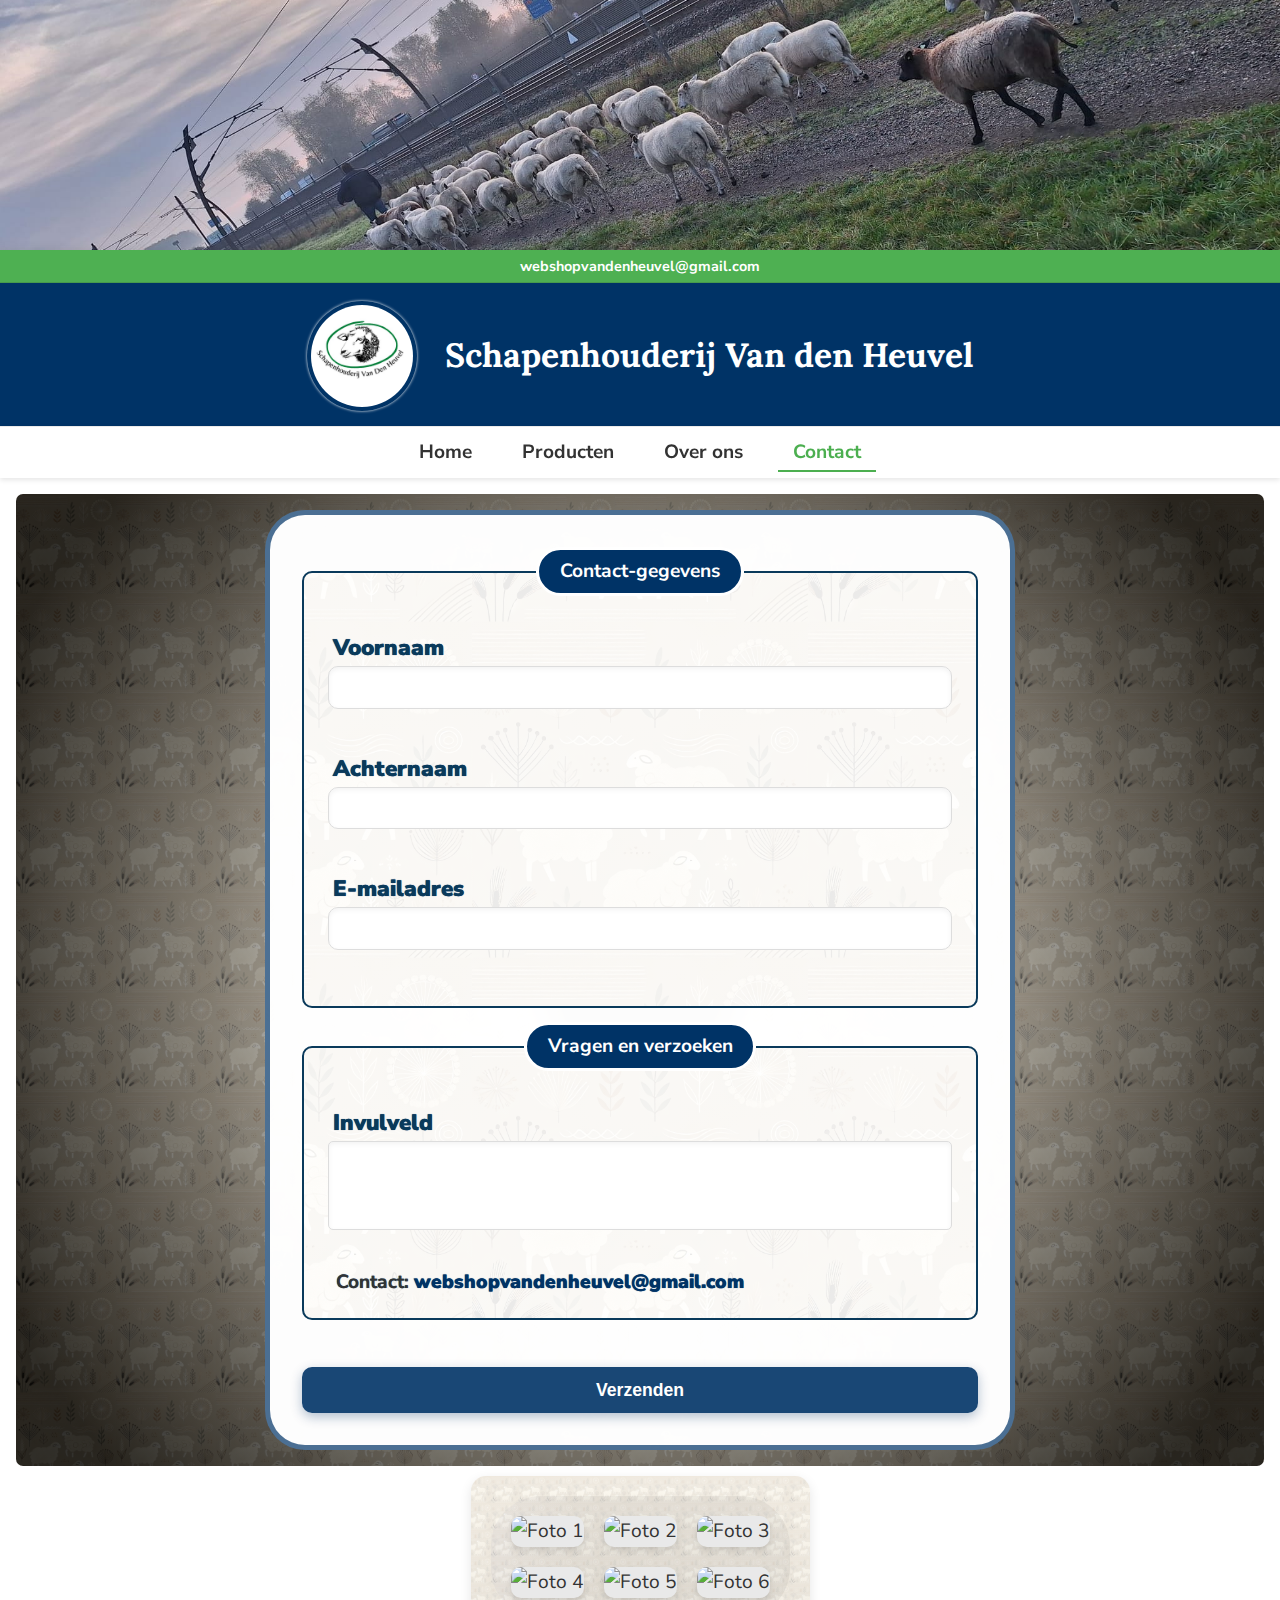
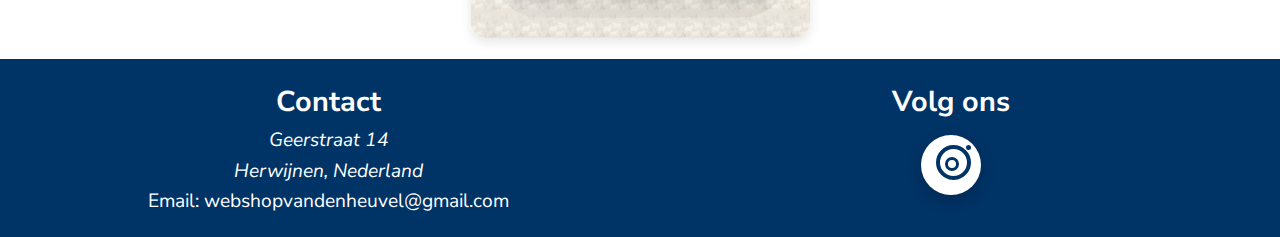
==== commit 4abd36f2: "adding grid foto to contact page" ====
--- a/contact.html
+++ b/contact.html
@@ -40,24 +40,24 @@
     <main class="main-content__grid">
         <section class="main-content__form-section">
            
-            <form class="main-content__grid-form" method="post" novalidate> 
+            <form id ="contact-form"class="main-content__grid-form" method="post" novalidate> 
                 <fieldset class="form__fieldset">
                     <legend class="form__legend">Contact-gegevens</legend>
 
                     <label class="form__label" for="persoonVoornaam">Voornaam</label>
                     <div id="persoonVoornaamMelding" class="form__Melding"></div>
-                    <input type="text" id="persoonVoornaam" name="inzender_persoonvoornaam" required>  
+                    <input type="text" id="persoonVoornaam" name="inzender_persoonvoornaam" autocomplete="off" required>  
                   
                         
                 
                     <div id="persoonAchternaamMelding" class="form__Melding"></div>
                     <label class="form__label" for="persoonAchternaam">Achternaam</label>
-                    <input type="text" id="persoonAchternaam" name="inzender_achternaam" required>
+                    <input type="text" id="persoonAchternaam" name="inzender_achternaam" autocomplete="off" required>
                    
                    
                     <label class="form__label" for="emailadres">E-mailadres</label>
                     <div id="emailadresMelding" class="form__Melding"></div>
-                    <input type="email" id="emailadres" name="emailadres" required>
+                    <input type="email" id="emailadres" name="emailadres" autocomplete="off" required>
         
                 </fieldset>
                 
@@ -77,16 +77,36 @@
                     </div>
                 </fieldset>
 
-                <div id="verzendknop_Melding" class="form__Melding"></div>
-                <button type="submit">Verzenden</button>
+                <div type = "submit" id="verzendknop_Melding" class="form__Melding"></div>
+                <button id="verzendknop" type="submit">Verzenden</button>
              
             </form>
             
                 
         </section>
         <section class="main-content__grid-section-grid">
-
+            <div class="photo-grid">
+                <div class="photo-item">
+                    <img src="images/grid_foto_1.jpg" alt="Foto 1">
+                </div>
+                <div class="photo-item">
+                    <img src="images/grid_foto_2.jpg" alt="Foto 2">
+                </div>
+                <div class="photo-item">
+                    <img src="images/grid_foto_3.jpg" alt="Foto 3">
+                </div>
+                <div class="photo-item">
+                    <img src="images/grid_foto_4.jpg" alt="Foto 4">
+                </div>
+                <div class="photo-item">
+                    <img src="images/grid_foto_5.jpg" alt="Foto 5">
+                </div>
+                <div class="photo-item">
+                    <img src="images/grid_foto_6.jpg" alt="Foto 6">
+                </div>
+            </div>
         </section>
+        
 
     </main>
     <footer class="footer">
--- a/css/style.css
+++ b/css/style.css
@@ -375,27 +375,24 @@
 
 .main-content__grid {
     color: var(--color-text);
-    display: grid;
-    grid-template-rows: repeat(2, 1fr);
+    display: flex;
+    flex-direction: column;
     justify-items: center;
     align-items: center;
     min-width: 100%;
     min-height: 100%;
     box-sizing: border-box;
     padding: var(--padding);
-    grid-template-areas: 
-        "form"
-        "foto-section";
 }
 
 .main-content__form-section {
     position: relative;
     min-width: 100%;
-    min-height: 100vh; /* Zorgt ervoor dat de sectie het volledige scherm vult */
+    height: auto;
     display: flex;
     justify-content: center;
     align-items: center;
-    padding: 1rem 1rem;
+    padding: 1rem 0.1rem;
     background-color: #f5f5f5;
 
     /* Gebruik een gelaagde achtergrond met een transparante gradient */
@@ -406,7 +403,9 @@
     background-size: cover, 8%; /* Bepaalt de breedte van de herhaling */
     background-position: center, left top; /* Plaatsing van de gradient en achtergrondafbeelding */
     border-radius: 7px;
-}
+    margin-bottom: 5px;
+}
+
 
 .main-content__grid-form {
     background-color: rgba(255, 255, 255, 0.99); /* Eenvoudige, licht transparante achtergrond */
@@ -526,9 +525,7 @@
 }
 
 
-.main-content__grid-section-grid {
-    grid-area: "foto-section";
-}
+
 
 .tekenTeller{
     display: hidden;
@@ -647,6 +644,8 @@
     letter-spacing: 0.05em;
     max-width: 100%;
 }
+
+
 .form__Foutmelding {
     background-image: 
     linear-gradient(to left, rgba(255, 255, 255, 0.9) 95%, rgba(220, 220, 220, 0.9)),
@@ -665,19 +664,112 @@
 
 /* Specifieke stijl voor verzendknop-meldingen */
 .form__Verzendknop-Melding {
-    font-size: 1.2rem; /* Grotere tekst voor verzendknop-meldingen */
-    padding: 1.2rem 1.5rem; /* Meer padding voor betere zichtbaarheid */
-    text-align: center; /* Centraal uitlijnen voor verzendknop-meldingen */
+    background-image: 
+    linear-gradient(to left, rgba(255, 255, 255, 0.9) 95%, rgba(220, 220, 220, 0.9)),
+    url("../images/new_sheep_form_backgrond.webp");
+    
+    background-repeat: no-repeat, repeat;
+    background-size: cover, 0.1%; /* Bepaalt de breedte van de herhaling */
+    background-position: center; /* Plaatsing van de gradient en achtergrondafbeelding */
+    color: var(--color-scroll-thumb);
+    border: 3px solid rgba(0, 51, 102, 0.8); /* Donkerblauw bij hover */
+    text-shadow: var(--text-shadow-form);
+    font-family: "Georgia", serif;
+    letter-spacing: 0.05em;
+    max-width: 100%;
+    left: 50%
 }
 
 /* Specifieke stijl voor verzendknop-foutmeldingen */
 .form__Verzendknop-Foutmelding {
-    background-color: rgba(255, 100, 100, 0.2); /* Lichte rode achtergrond */
-    color: #ff3333; /* Rode tekstkleur */
-    border: 1px solid rgba(255, 100, 100, 0.4); /* Rode rand */
-    font-size: 1.2rem;
-    font-weight: bold;
-}
+    background-image: 
+    linear-gradient(to left, rgba(0, 0, 0, 0.7) 80%, rgba(40, 40, 80, 0.5)), /* Zacht blauw accent */
+    url("../images/new_sheep_form_backgrond.webp");
+
+
+
+    background-repeat: no-repeat, repeat;
+    background-size: cover, 40%; /* Bepaalt de breedte van de herhaling */
+    background-position: center; /* Plaatsing van de gradient en achtergrondafbeelding */
+
+    color: #FFFFFF; /* Witte tekst voor contrast */
+    border: 3px solid #DDD; /* Minder transparante oranje rand */
+    text-shadow: 2px 2px 5px rgba(0, 0, 0, 0.7); /* Meer contrast met een donkere schaduw */
+    font-family: "Georgia", serif;
+    letter-spacing: 0.05em;
+    max-width: 100%;
+    font-size: 1em;
+
+}
+
+.main-content__grid-section-grid {
+    background-image: 
+        linear-gradient(to bottom, rgba(255, 255, 255, 0.7), rgba(245, 245, 245, 0.7)), /* Zachte lichte gradient */
+        url("../images/new_sheep_form_backgrond.webp"); /* Achtergrond met schaapjespatroon */
+    background-repeat: no-repeat, repeat;
+    background-size: cover, 8%; /* De achtergrondafbeelding subtiel herhalen */
+    background-position: center top; /* Zorgt dat het patroon mooi gecentreerd is */
+    padding: 20px; /* Ruimte rondom de inhoud */
+    border-radius: 15px; /* Zachtere hoeken */
+    box-shadow: 0 4px 12px rgba(0, 0, 0, 0.1); /* Subtiele schaduw voor diepte */
+    grid-template-columns: repeat(3, 1fr); /* Drie kolommen */
+    grid-template-rows: auto; /* Automatische rijen */
+    gap: 20px; /* Ruimte tussen de foto's */
+    max-width: 100vw;
+    margin: 5px auto; /* Centraal uitgelijnd en ruimte boven/onder */
+}
+
+.photo-grid {
+    display: grid;
+    grid-template-columns: repeat(3, 1fr);
+    grid-template-rows: repeat(2, auto);
+    grid-gap: 20px;
+    padding: 20px;
+    min-width: 100%;
+    margin: 0 auto;
+    justify-items: stretch;
+    align-items: stretch;
+    background-image: linear-gradient(to left, rgba(0, 0, 0, 0.05) 70%, rgba(100, 100, 150, 0.05));
+    background-size: cover;
+    background-position: center;
+    background-repeat: no-repeat;
+    border-radius: 50px;
+}
+
+
+.photo-item {
+    background-color: #e9e9e9; /* Achtergrondkleur voor lege ruimte */
+    border-radius: 10px; /* Ronde hoeken */
+    overflow: hidden; /* Zorg dat inhoud binnen blijft */
+    position: relative;
+    box-shadow: 0 4px 6px rgba(0, 0, 0, 0.1); /* Zachte schaduw */
+    animation: spinIn 0.8s ease-out forwards;
+}
+
+.photo-item img {
+    width: 100%;
+    height: 100%;
+    object-fit: cover; /* Vul volledig zonder verhoudingen te verliezen */
+    display: block;
+    transition: transform 0.3s ease, box-shadow 0.3s ease;
+}
+
+.photo-item:hover img {
+    transform: scale(1.05); /* Licht inzoomen bij hover */
+    box-shadow: 0 8px 16px rgba(0, 0, 0, 0.2);
+}
+
+@keyframes spinIn {
+    0% {
+        transform: scale(0.8) rotate(-30deg);
+        opacity: 0;
+    }
+    100% {
+        transform: scale(1) rotate(0deg);
+        opacity: 1;
+    }
+}
+
 
 
 /* Responsive aanpassingen */
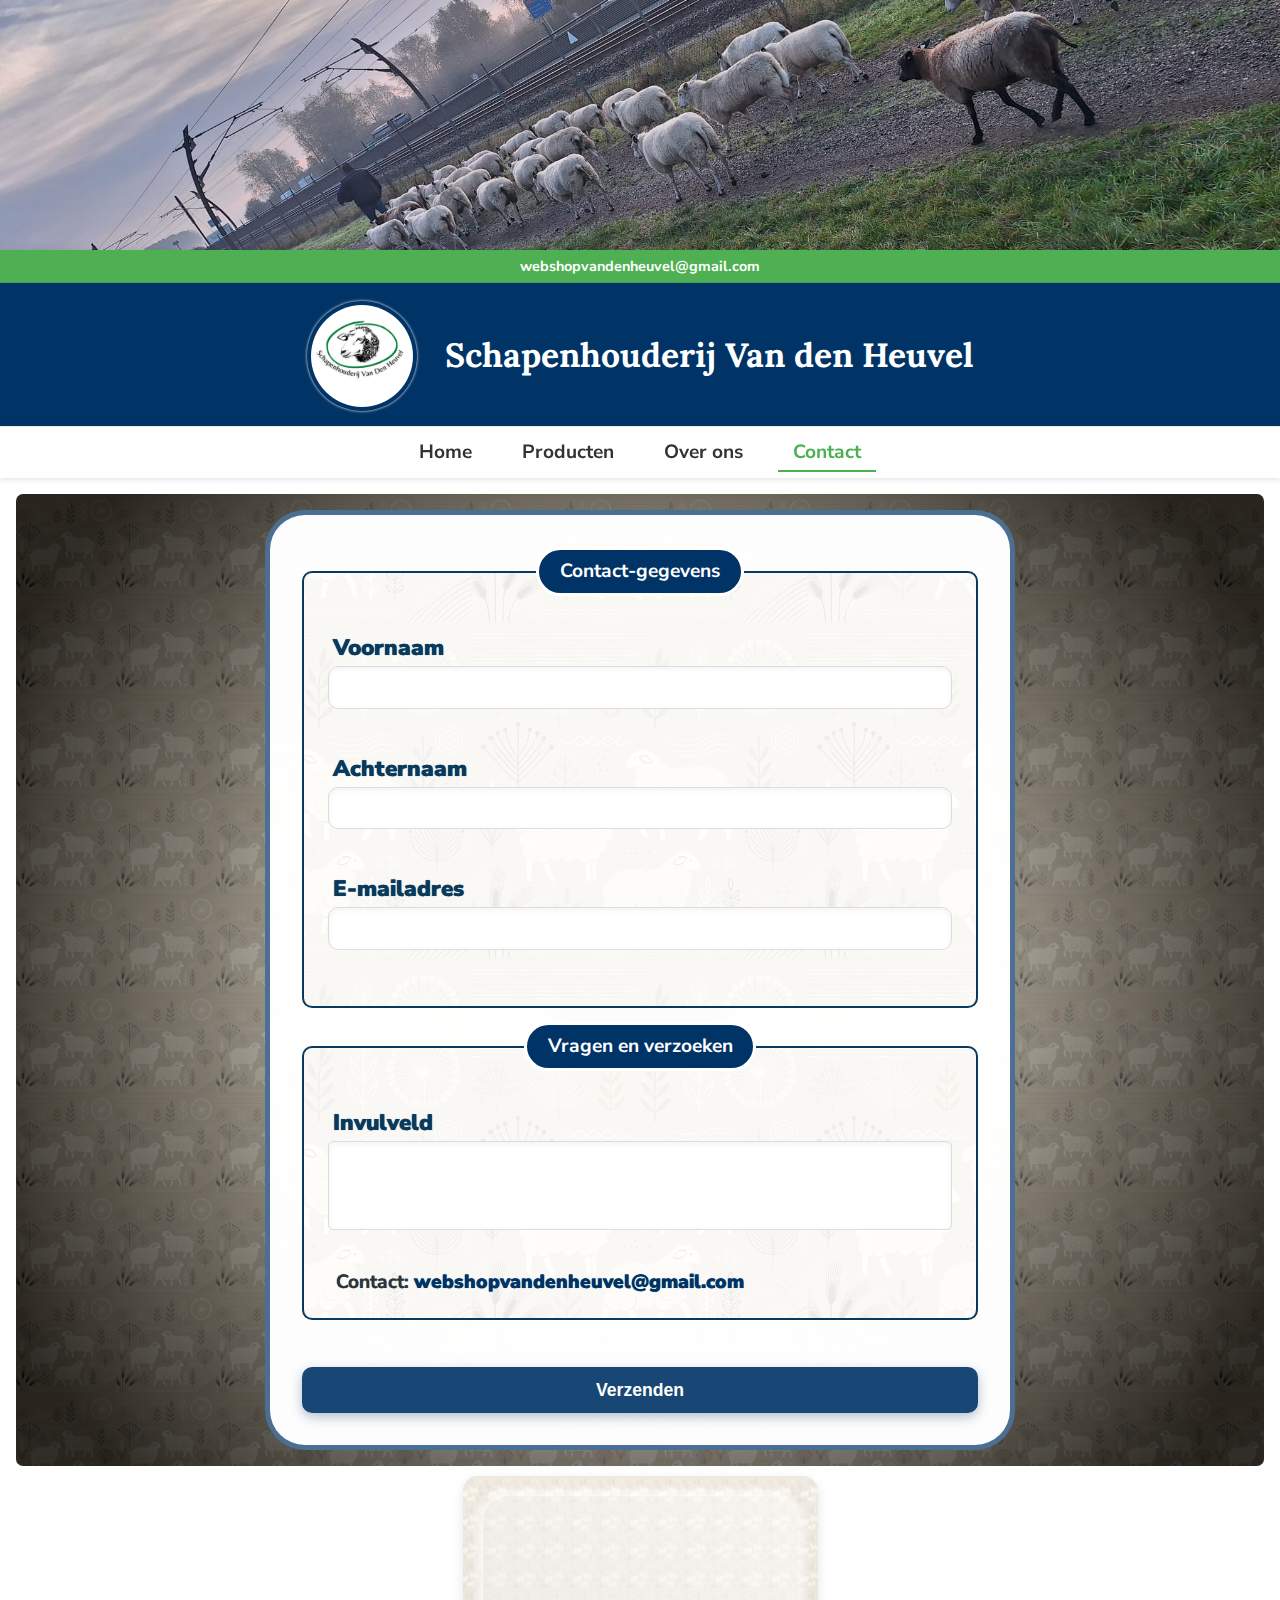
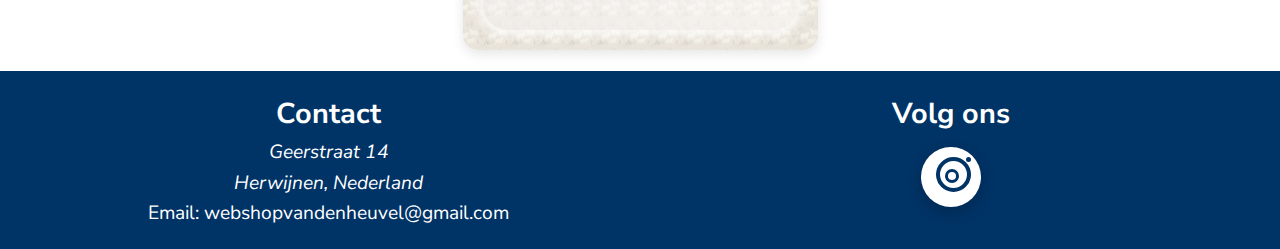
==== commit cd2f3139: "foto-effect" ====
--- a/contact.html
+++ b/contact.html
@@ -86,22 +86,22 @@
         </section>
         <section class="main-content__grid-section-grid">
             <div class="photo-grid">
-                <div class="photo-item">
+                <div class="hidden photo-item">
                     <img src="images/grid_foto_1.jpg" alt="Foto 1">
                 </div>
-                <div class="photo-item">
+                <div class="hidden photo-item">
                     <img src="images/grid_foto_2.jpg" alt="Foto 2">
                 </div>
-                <div class="photo-item">
+                <div class="hidden photo-item">
                     <img src="images/grid_foto_3.jpg" alt="Foto 3">
                 </div>
-                <div class="photo-item">
+                <div class="hidden photo-item">
                     <img src="images/grid_foto_4.jpg" alt="Foto 4">
                 </div>
-                <div class="photo-item">
+                <div class="hidden photo-item">
                     <img src="images/grid_foto_5.jpg" alt="Foto 5">
                 </div>
-                <div class="photo-item">
+                <div class="hidden photo-item">
                     <img src="images/grid_foto_6.jpg" alt="Foto 6">
                 </div>
             </div>
--- a/css/style.css
+++ b/css/style.css
@@ -724,17 +724,36 @@
     grid-template-columns: repeat(3, 1fr);
     grid-template-rows: repeat(2, auto);
     grid-gap: 20px;
-    padding: 20px;
-    min-width: 100%;
+    padding: 22px;
     margin: 0 auto;
     justify-items: stretch;
     align-items: stretch;
-    background-image: linear-gradient(to left, rgba(0, 0, 0, 0.05) 70%, rgba(100, 100, 150, 0.05));
-    background-size: cover;
-    background-position: center;
-    background-repeat: no-repeat;
-    border-radius: 50px;
-}
+    min-width: 100%;
+    background-image: linear-gradient(to left, rgba(255, 255, 255, 0.5), rgba(245, 245, 245, 0.5));
+    border-radius: 25px;
+    box-shadow: 0 0 10px 5px rgba(255, 255, 255, 0.8);
+}
+
+.photo-grid img {
+    border: 2px solid rgba(255, 255, 255, 1);
+    border-radius: 15px;
+}
+
+.photo-grid img:hover {
+    transform: scale(1.05);
+    box-shadow: 0 0 15px 5px rgba(255, 255, 255, 0.8);
+    transition: transform 0.3s ease, box-shadow 0.3s ease;
+}
+
+/* Standaard: verborgen */
+.hidden {
+    opacity: 0;
+    display: block;
+    visibility: hidden; /* Zorg dat het echt niet zichtbaar is */
+    
+}
+
+
 
 
 .photo-item {
@@ -743,7 +762,8 @@
     overflow: hidden; /* Zorg dat inhoud binnen blijft */
     position: relative;
     box-shadow: 0 4px 6px rgba(0, 0, 0, 0.1); /* Zachte schaduw */
-    animation: spinIn 0.8s ease-out forwards;
+    opacity: 1; /* Maak het zichtbaar */
+    animation: none; /* Zorg dat standaard geen animatie draait */
 }
 
 .photo-item img {
@@ -758,6 +778,11 @@
     transform: scale(1.05); /* Licht inzoomen bij hover */
     box-shadow: 0 8px 16px rgba(0, 0, 0, 0.2);
 }
+
+.photo-item.animate {
+    animation: spinIn 0.8s ease-in-out forwards;
+}
+
 
 @keyframes spinIn {
     0% {
@@ -765,7 +790,7 @@
         opacity: 0;
     }
     100% {
-        transform: scale(1) rotate(0deg);
+        transform: scale(1) rotate(0);
         opacity: 1;
     }
 }
